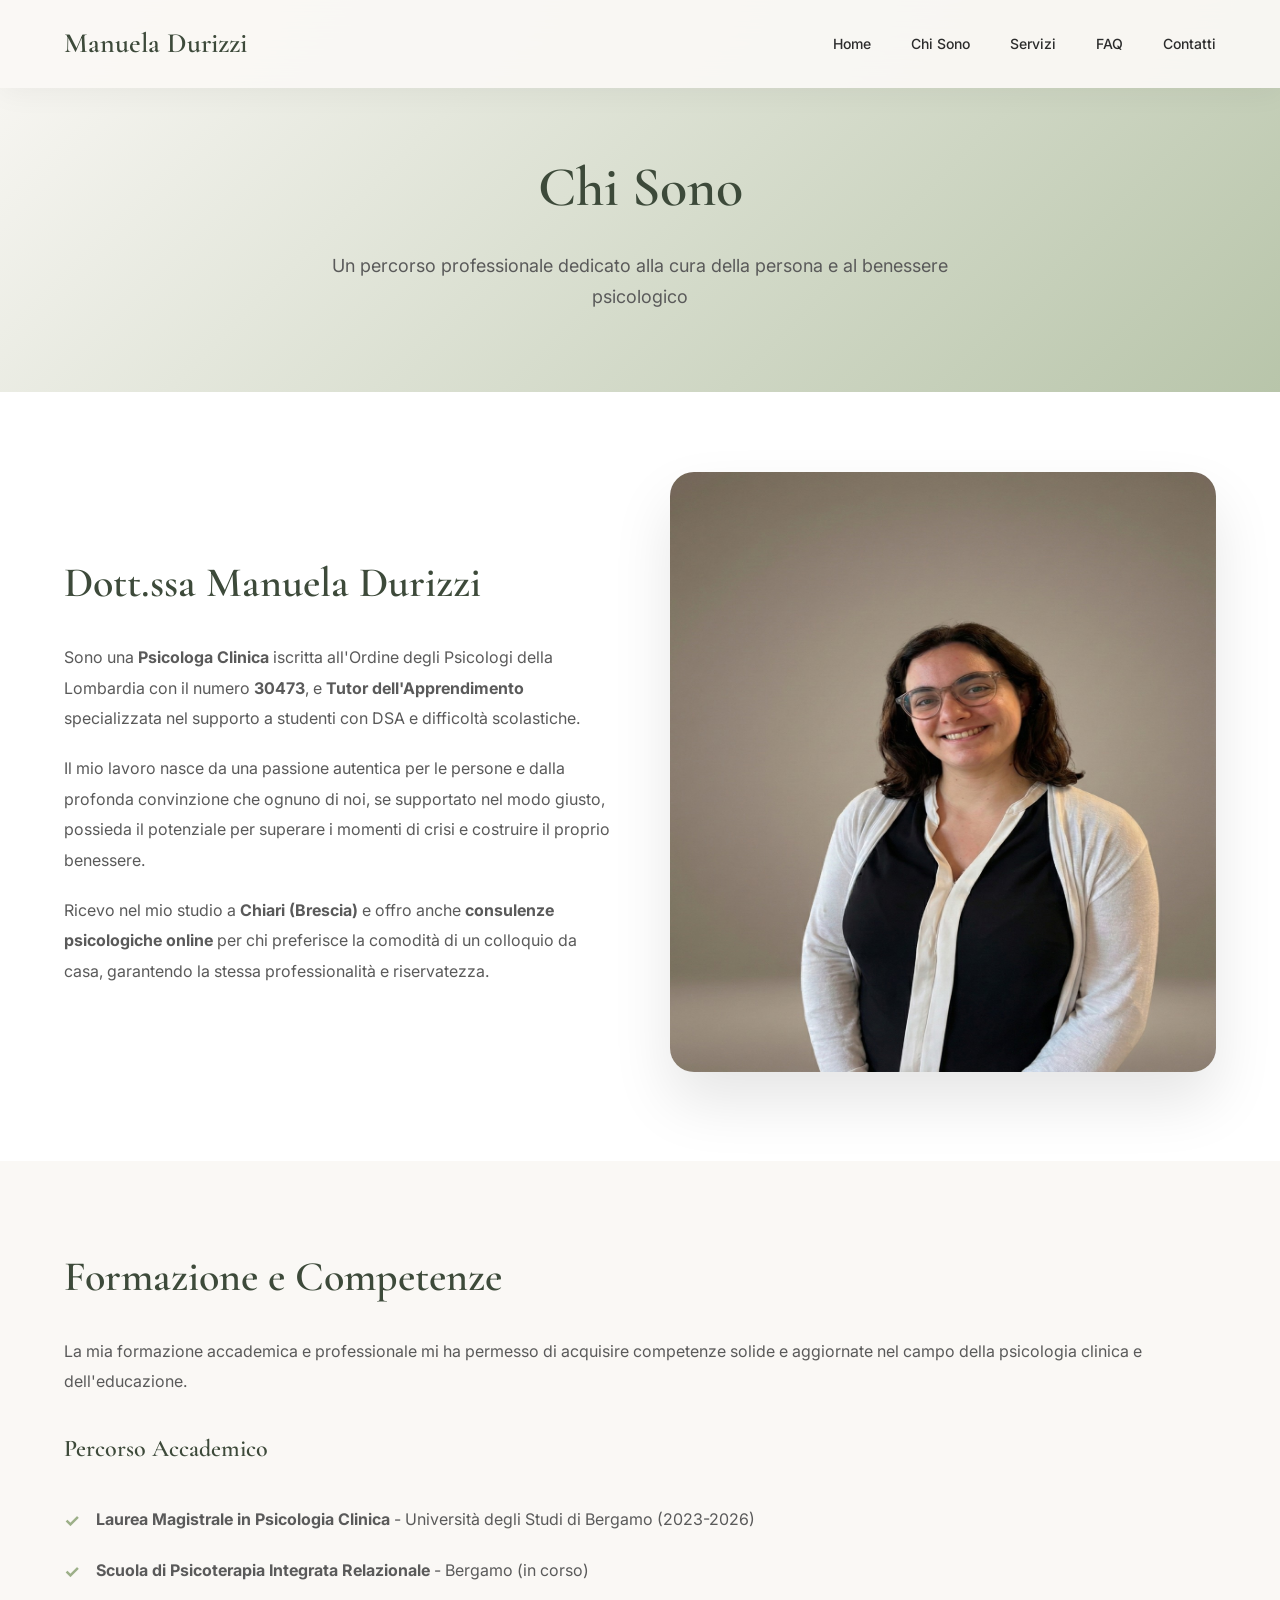
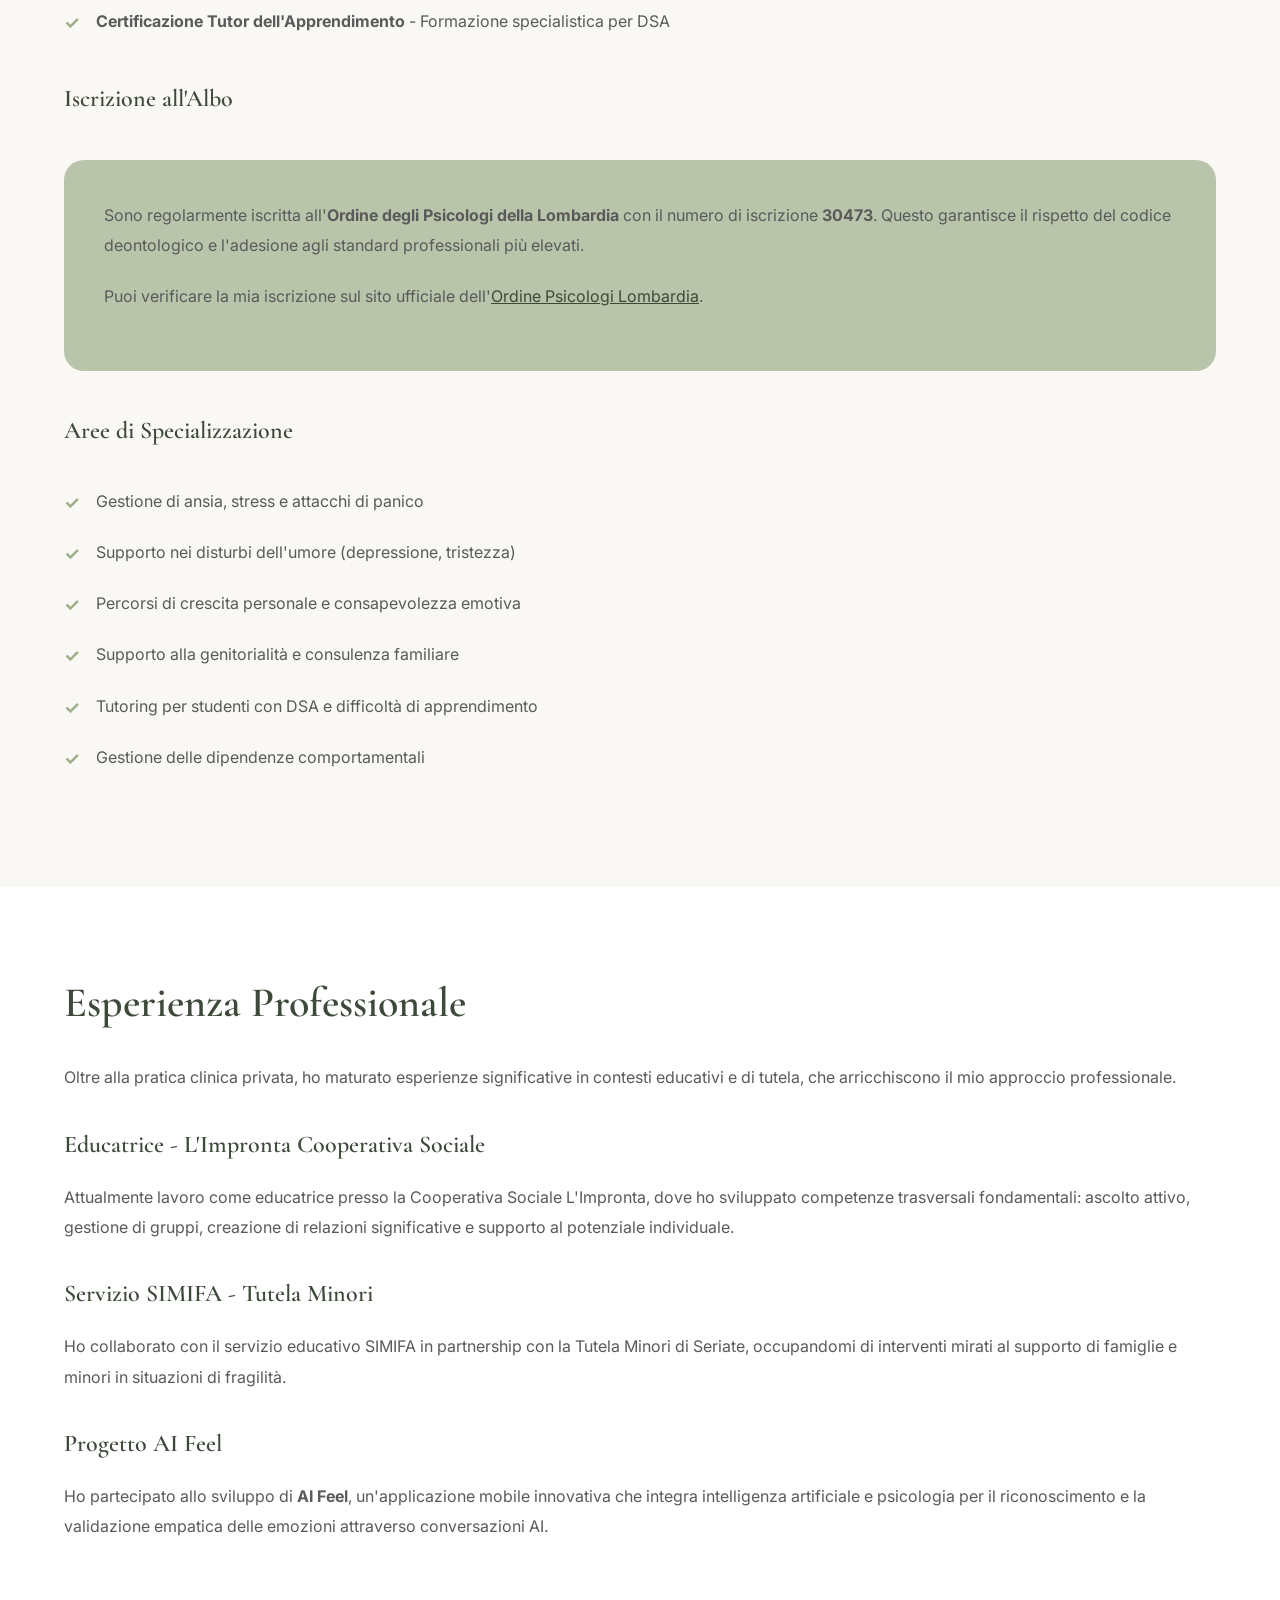
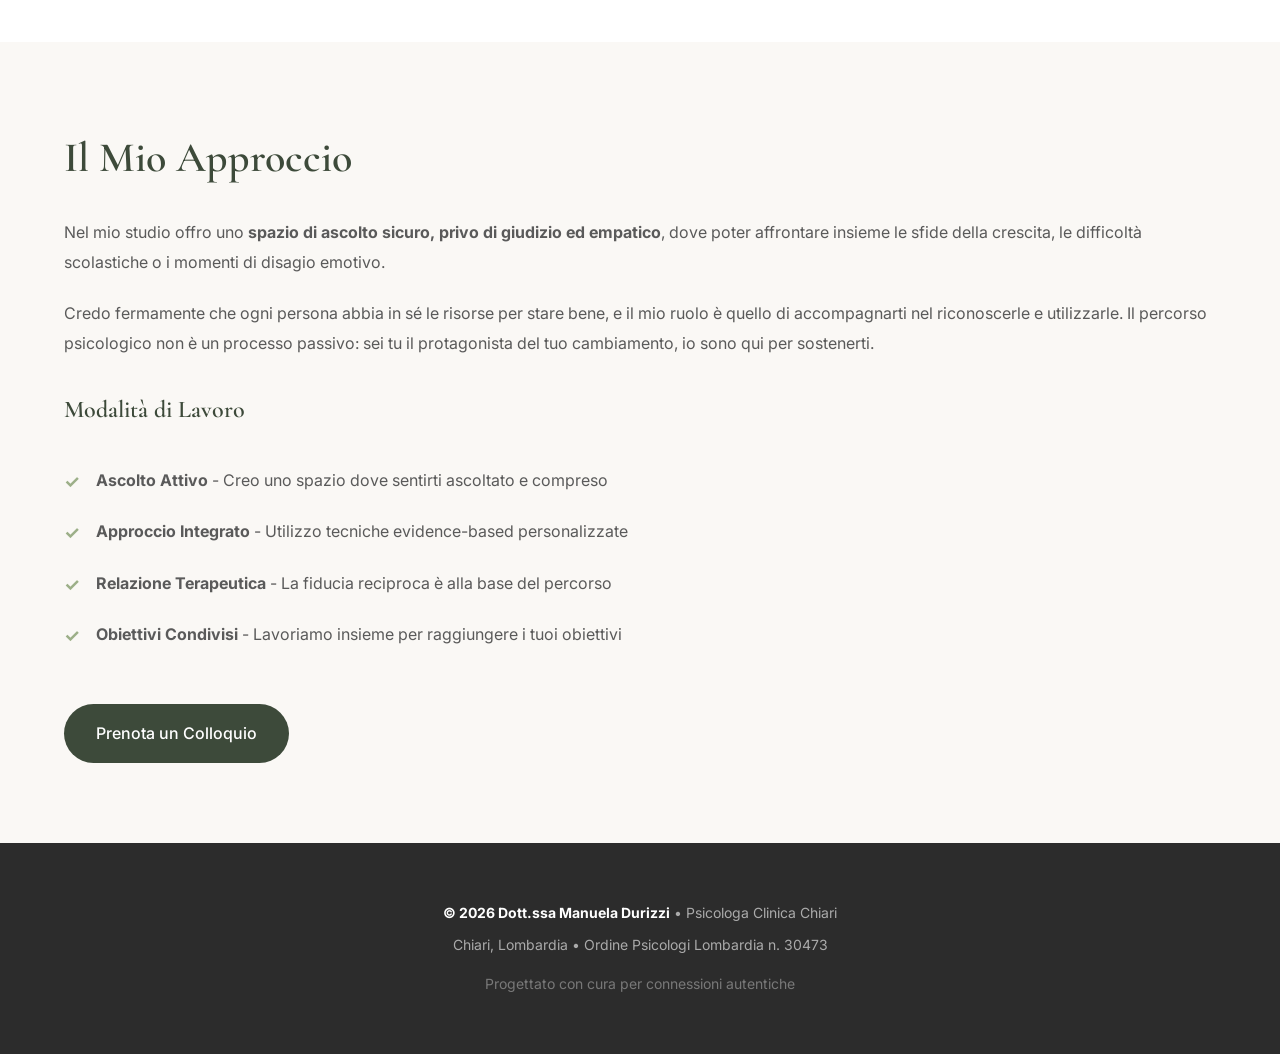
==== chi-sono.html @ 028effd7 "feat(core): changes" ====
<!DOCTYPE html>
<html lang="it" itemscope itemtype="https://schema.org/WebPage">

<head>
    <meta charset="UTF-8">
    <meta name="viewport" content="width=device-width, initial-scale=1.0">
    <meta http-equiv="X-UA-Compatible" content="IE=edge">

    <!-- Primary Meta Tags -->
    <title>Chi Sono - Dott.ssa Manuela Durizzi | Psicologa Clinica Chiari</title>
    <meta name="title" content="Chi Sono - Dott.ssa Manuela Durizzi | Psicologa Clinica Chiari">
    <meta name="description"
        content="Scopri chi è la Dott.ssa Manuela Durizzi, psicologa clinica a Chiari. Formazione, esperienza professionale e approccio terapeutico. Ordine Psicologi Lombardia n. 30473.">
    <meta name="author" content="Dott.ssa Manuela Durizzi - Psicologa Clinica">
    <meta name="robots" content="index, follow">

    <!-- Canonical URL -->
    <link rel="canonical" href="https://manueladurizzi.it/chi-sono.html">

    <!-- Open Graph -->
    <meta property="og:type" content="article">
    <meta property="og:url" content="https://manueladurizzi.it/chi-sono.html">
    <meta property="og:title" content="Chi Sono - Dott.ssa Manuela Durizzi | Psicologa Clinica Chiari">
    <meta property="og:description"
        content="Psicologa clinica a Chiari con formazione specialistica in psicoterapia integrata relazionale. Scopri il mio percorso professionale.">
    <meta property="og:image" content="https://manueladurizzi.it/photo.jpeg">

    <!-- Favicon -->
    <link rel="icon" type="image/png" sizes="32x32" href="/favicon-32x32.png">
    <link rel="icon" type="image/png" sizes="16x16" href="/favicon-16x16.png">
    <link rel="apple-touch-icon" sizes="180x180" href="/apple-touch-icon.png">
    <meta name="theme-color" content="#9CAF88">

    <!-- Fonts -->
    <link rel="preconnect" href="https://fonts.googleapis.com">
    <link rel="preconnect" href="https://fonts.gstatic.com" crossorigin>
    <link
        href="https://fonts.googleapis.com/css2?family=Cormorant+Garamond:ital,wght@0,400;0,500;0,600;0,700;1,400&family=Inter:wght@300;400;500;600&display=swap"
        rel="stylesheet">

    <!-- Schema.org Structured Data -->
    <script type="application/ld+json">
    {
      "@context": "https://schema.org",
      "@type": "ProfilePage",
      "mainEntity": {
        "@type": "Person",
        "name": "Manuela Durizzi",
        "jobTitle": "Psicologa Clinica",
        "description": "Psicologa clinica specializzata in supporto emotivo, gestione dell'ansia e crescita personale a Chiari",
        "url": "https://manueladurizzi.it",
        "address": {
          "@type": "PostalAddress",
          "streetAddress": "Via Maffoni 19",
          "addressLocality": "Chiari",
          "addressRegion": "Lombardia",
          "postalCode": "25032",
          "addressCountry": "IT"
        },
        "memberOf": {
          "@type": "ProfessionalService",
          "name": "Ordine degli Psicologi della Lombardia",
          "identifier": "30473"
        }
      }
    }
    </script>

    <style>
        * {
            margin: 0;
            padding: 0;
            box-sizing: border-box;
        }

        :root {
            --cream: #FAF8F5;
            --cream-dark: #F0EBE3;
            --sage: #9CAF88;
            --sage-light: #B8C5AA;
            --sage-dark: #7A8B6F;
            --terracotta: #C4977A;
            --terracotta-light: #D4B39E;
            --forest: #3D4A3A;
            --charcoal: #2C2C2C;
            --text-primary: #2C2C2C;
            --text-secondary: #5A5A5A;
            --text-light: #7A7A7A;
            --white: #FFFFFF;
            --font-serif: 'Cormorant Garamond', Georgia, serif;
            --font-sans: 'Inter', -apple-system, BlinkMacSystemFont, sans-serif;
            --transition: all 0.4s cubic-bezier(0.4, 0, 0.2, 1);
        }

        html {
            scroll-behavior: smooth;
        }

        body {
            font-family: var(--font-sans);
            background: var(--cream);
            color: var(--text-primary);
            line-height: 1.7;
        }

        .container {
            max-width: 1200px;
            margin: 0 auto;
            padding: 0 24px;
        }

        /* Header */
        header {
            position: fixed;
            top: 0;
            left: 0;
            right: 0;
            z-index: 1000;
            padding: 20px 0;
            background: rgba(250, 248, 245, 0.95);
            backdrop-filter: blur(20px);
            box-shadow: 0 4px 30px rgba(0, 0, 0, 0.05);
        }

        nav {
            display: flex;
            justify-content: space-between;
            align-items: center;
        }

        .logo {
            font-family: var(--font-serif);
            font-size: 28px;
            font-weight: 600;
            color: var(--forest);
            text-decoration: none;
        }

        .nav-links {
            display: flex;
            gap: 40px;
            list-style: none;
        }

        .nav-links a {
            color: var(--text-primary);
            text-decoration: none;
            font-weight: 500;
            font-size: 14px;
            transition: var(--transition);
        }

        .nav-links a:hover {
            color: var(--sage-dark);
        }

        /* Hero Section */
        .page-hero {
            padding: 140px 0 80px;
            background: linear-gradient(135deg, var(--cream) 0%, var(--sage-light) 100%);
            text-align: center;
        }

        .page-hero h1 {
            font-family: var(--font-serif);
            font-size: clamp(40px, 5vw, 56px);
            font-weight: 600;
            color: var(--forest);
            margin-bottom: 16px;
        }

        .page-hero p {
            font-size: 18px;
            color: var(--text-secondary);
            max-width: 700px;
            margin: 0 auto;
        }

        /* Content Sections */
        .content-section {
            padding: 80px 0;
        }

        .content-section.white {
            background: var(--white);
        }

        .section-grid {
            display: grid;
            grid-template-columns: 1fr 1fr;
            gap: 60px;
            align-items: center;
        }

        .content-text h2 {
            font-family: var(--font-serif);
            font-size: clamp(32px, 4vw, 42px);
            font-weight: 600;
            color: var(--forest);
            margin-bottom: 24px;
        }

        .content-text h3 {
            font-family: var(--font-serif);
            font-size: 24px;
            font-weight: 600;
            color: var(--forest);
            margin: 32px 0 16px;
        }

        .content-text p {
            font-size: 16px;
            color: var(--text-secondary);
            line-height: 1.9;
            margin-bottom: 20px;
        }

        .content-text ul {
            list-style: none;
            margin: 24px 0;
        }

        .content-text ul li {
            padding: 12px 0 12px 32px;
            position: relative;
            color: var(--text-secondary);
        }

        .content-text ul li::before {
            content: "✓";
            position: absolute;
            left: 0;
            color: var(--sage);
            font-weight: bold;
            font-size: 18px;
        }

        .image-wrapper {
            position: relative;
        }

        .image-wrapper img {
            width: 100%;
            border-radius: 24px;
            box-shadow: 0 30px 60px rgba(0, 0, 0, 0.1);
        }

        .credentials-box {
            background: var(--sage-light);
            padding: 40px;
            border-radius: 20px;
            margin: 40px 0;
        }

        .credentials-box h3 {
            margin-top: 0;
        }

        .btn {
            display: inline-block;
            padding: 16px 32px;
            background: var(--forest);
            color: var(--white);
            text-decoration: none;
            border-radius: 50px;
            font-weight: 500;
            transition: var(--transition);
            margin-top: 20px;
        }

        .btn:hover {
            background: var(--sage-dark);
            transform: translateY(-2px);
        }

        /* Footer */
        footer {
            background: var(--charcoal);
            color: rgba(255, 255, 255, 0.6);
            padding: 50px 0;
            text-align: center;
        }

        footer p {
            font-size: 14px;
            margin: 8px 0;
        }

        footer strong {
            color: var(--white);
        }

        /* Responsive */
        @media (max-width: 768px) {
            .section-grid {
                grid-template-columns: 1fr;
                gap: 40px;
            }

            .nav-links {
                display: none;
            }
        }
    </style>
</head>

<body>
    <!-- Header -->
    <header>
        <div class="container">
            <nav>
                <a href="index.html" class="logo">Manuela Durizzi</a>
                <ul class="nav-links">
                    <li><a href="index.html">Home</a></li>
                    <li><a href="chi-sono.html">Chi Sono</a></li>
                    <li><a href="servizi.html">Servizi</a></li>
                    <li><a href="faq.html">FAQ</a></li>
                    <li><a href="contatti.html">Contatti</a></li>
                </ul>
            </nav>
        </div>
    </header>

    <!-- Page Hero -->
    <section class="page-hero">
        <div class="container">
            <h1>Chi Sono</h1>
            <p>Un percorso professionale dedicato alla cura della persona e al benessere psicologico</p>
        </div>
    </section>

    <!-- Main Content -->
    <main>
        <!-- Introduction -->
        <section class="content-section white">
            <div class="container">
                <div class="section-grid">
                    <div class="content-text">
                        <h2>Dott.ssa Manuela Durizzi</h2>
                        <p>
                            Sono una <strong>Psicologa Clinica</strong> iscritta all'Ordine degli Psicologi della
                            Lombardia con il numero <strong>30473</strong>, e <strong>Tutor dell'Apprendimento</strong>
                            specializzata nel supporto a studenti con DSA e difficoltà scolastiche.
                        </p>
                        <p>
                            Il mio lavoro nasce da una passione autentica per le persone e dalla profonda convinzione
                            che ognuno di noi, se supportato nel modo giusto, possieda il potenziale per superare i
                            momenti di crisi e costruire il proprio benessere.
                        </p>
                        <p>
                            Ricevo nel mio studio a <strong>Chiari (Brescia)</strong> e offro anche <strong>consulenze
                                psicologiche online</strong> per chi preferisce la comodità di un colloquio da casa,
                            garantendo la stessa professionalità e riservatezza.
                        </p>
                    </div>
                    <div class="image-wrapper">
                        <img src="photo.jpeg" alt="Dott.ssa Manuela Durizzi - Psicologa Clinica Chiari" width="500"
                            height="600">
                    </div>
                </div>
            </div>
        </section>

        <!-- Formation -->
        <section class="content-section">
            <div class="container">
                <div class="content-text">
                    <h2>Formazione e Competenze</h2>
                    <p>
                        La mia formazione accademica e professionale mi ha permesso di acquisire competenze solide e
                        aggiornate nel campo della psicologia clinica e dell'educazione.
                    </p>

                    <h3>Percorso Accademico</h3>
                    <ul>
                        <li><strong>Laurea Magistrale in Psicologia Clinica</strong> - Università degli Studi di Bergamo
                            (2023-2026)</li>
                        <li><strong>Scuola di Psicoterapia Integrata Relazionale</strong> - Bergamo (in corso)</li>
                        <li><strong>Certificazione Tutor dell'Apprendimento</strong> - Formazione specialistica per DSA
                        </li>
                    </ul>

                    <h3>Iscrizione all'Albo</h3>
                    <div class="credentials-box">
                        <p>
                            Sono regolarmente iscritta all'<strong>Ordine degli Psicologi della Lombardia</strong> con
                            il numero di iscrizione <strong>30473</strong>. Questo garantisce il rispetto del codice
                            deontologico e l'adesione agli standard professionali più elevati.
                        </p>
                        <p>
                            Puoi verificare la mia iscrizione sul sito ufficiale dell'<a href="https://www.opl.it"
                                target="_blank" style="color: var(--forest);">Ordine Psicologi Lombardia</a>.
                        </p>
                    </div>

                    <h3>Aree di Specializzazione</h3>
                    <ul>
                        <li>Gestione di ansia, stress e attacchi di panico</li>
                        <li>Supporto nei disturbi dell'umore (depressione, tristezza)</li>
                        <li>Percorsi di crescita personale e consapevolezza emotiva</li>
                        <li>Supporto alla genitorialità e consulenza familiare</li>
                        <li>Tutoring per studenti con DSA e difficoltà di apprendimento</li>
                        <li>Gestione delle dipendenze comportamentali</li>
                    </ul>
                </div>
            </div>
        </section>

        <!-- Experience -->
        <section class="content-section white">
            <div class="container">
                <div class="content-text">
                    <h2>Esperienza Professionale</h2>
                    <p>
                        Oltre alla pratica clinica privata, ho maturato esperienze significative in contesti educativi e
                        di tutela, che arricchiscono il mio approccio professionale.
                    </p>

                    <h3>Educatrice - L'Impronta Cooperativa Sociale</h3>
                    <p>
                        Attualmente lavoro come educatrice presso la Cooperativa Sociale L'Impronta, dove ho sviluppato
                        competenze trasversali fondamentali: ascolto attivo, gestione di gruppi, creazione di relazioni
                        significative e supporto al potenziale individuale.
                    </p>

                    <h3>Servizio SIMIFA - Tutela Minori</h3>
                    <p>
                        Ho collaborato con il servizio educativo SIMIFA in partnership con la Tutela Minori di Seriate,
                        occupandomi di interventi mirati al supporto di famiglie e minori in situazioni di fragilità.
                    </p>

                    <h3>Progetto AI Feel</h3>
                    <p>
                        Ho partecipato allo sviluppo di <strong>AI Feel</strong>, un'applicazione mobile innovativa che
                        integra intelligenza artificiale e psicologia per il riconoscimento e la validazione empatica
                        delle emozioni attraverso conversazioni AI.
                    </p>
                </div>
            </div>
        </section>

        <!-- Approach -->
        <section class="content-section">
            <div class="container">
                <div class="content-text">
                    <h2>Il Mio Approccio</h2>
                    <p>
                        Nel mio studio offro uno <strong>spazio di ascolto sicuro, privo di giudizio ed
                            empatico</strong>, dove poter affrontare insieme le sfide della crescita, le difficoltà
                        scolastiche o i momenti di disagio emotivo.
                    </p>
                    <p>
                        Credo fermamente che ogni persona abbia in sé le risorse per stare bene, e il mio ruolo è quello
                        di accompagnarti nel riconoscerle e utilizzarle. Il percorso psicologico non è un processo
                        passivo: sei tu il protagonista del tuo cambiamento, io sono qui per sostenerti.
                    </p>

                    <h3>Modalità di Lavoro</h3>
                    <ul>
                        <li><strong>Ascolto Attivo</strong> - Creo uno spazio dove sentirti ascoltato e compreso</li>
                        <li><strong>Approccio Integrato</strong> - Utilizzo tecniche evidence-based personalizzate</li>
                        <li><strong>Relazione Terapeutica</strong> - La fiducia reciproca è alla base del percorso</li>
                        <li><strong>Obiettivi Condivisi</strong> - Lavoriamo insieme per raggiungere i tuoi obiettivi
                        </li>
                    </ul>

                    <a href="contatti.html" class="btn">Prenota un Colloquio</a>
                </div>
            </div>
        </section>
    </main>

    <!-- Footer -->
    <footer>
        <div class="container">
            <p><strong>© 2026 Dott.ssa Manuela Durizzi</strong> • Psicologa Clinica Chiari</p>
            <p>Chiari, Lombardia • Ordine Psicologi Lombardia n. 30473</p>
            <p style="margin-top: 15px; opacity: 0.6;">Progettato con cura per connessioni autentiche</p>
        </div>
    </footer>
</body>

</html>
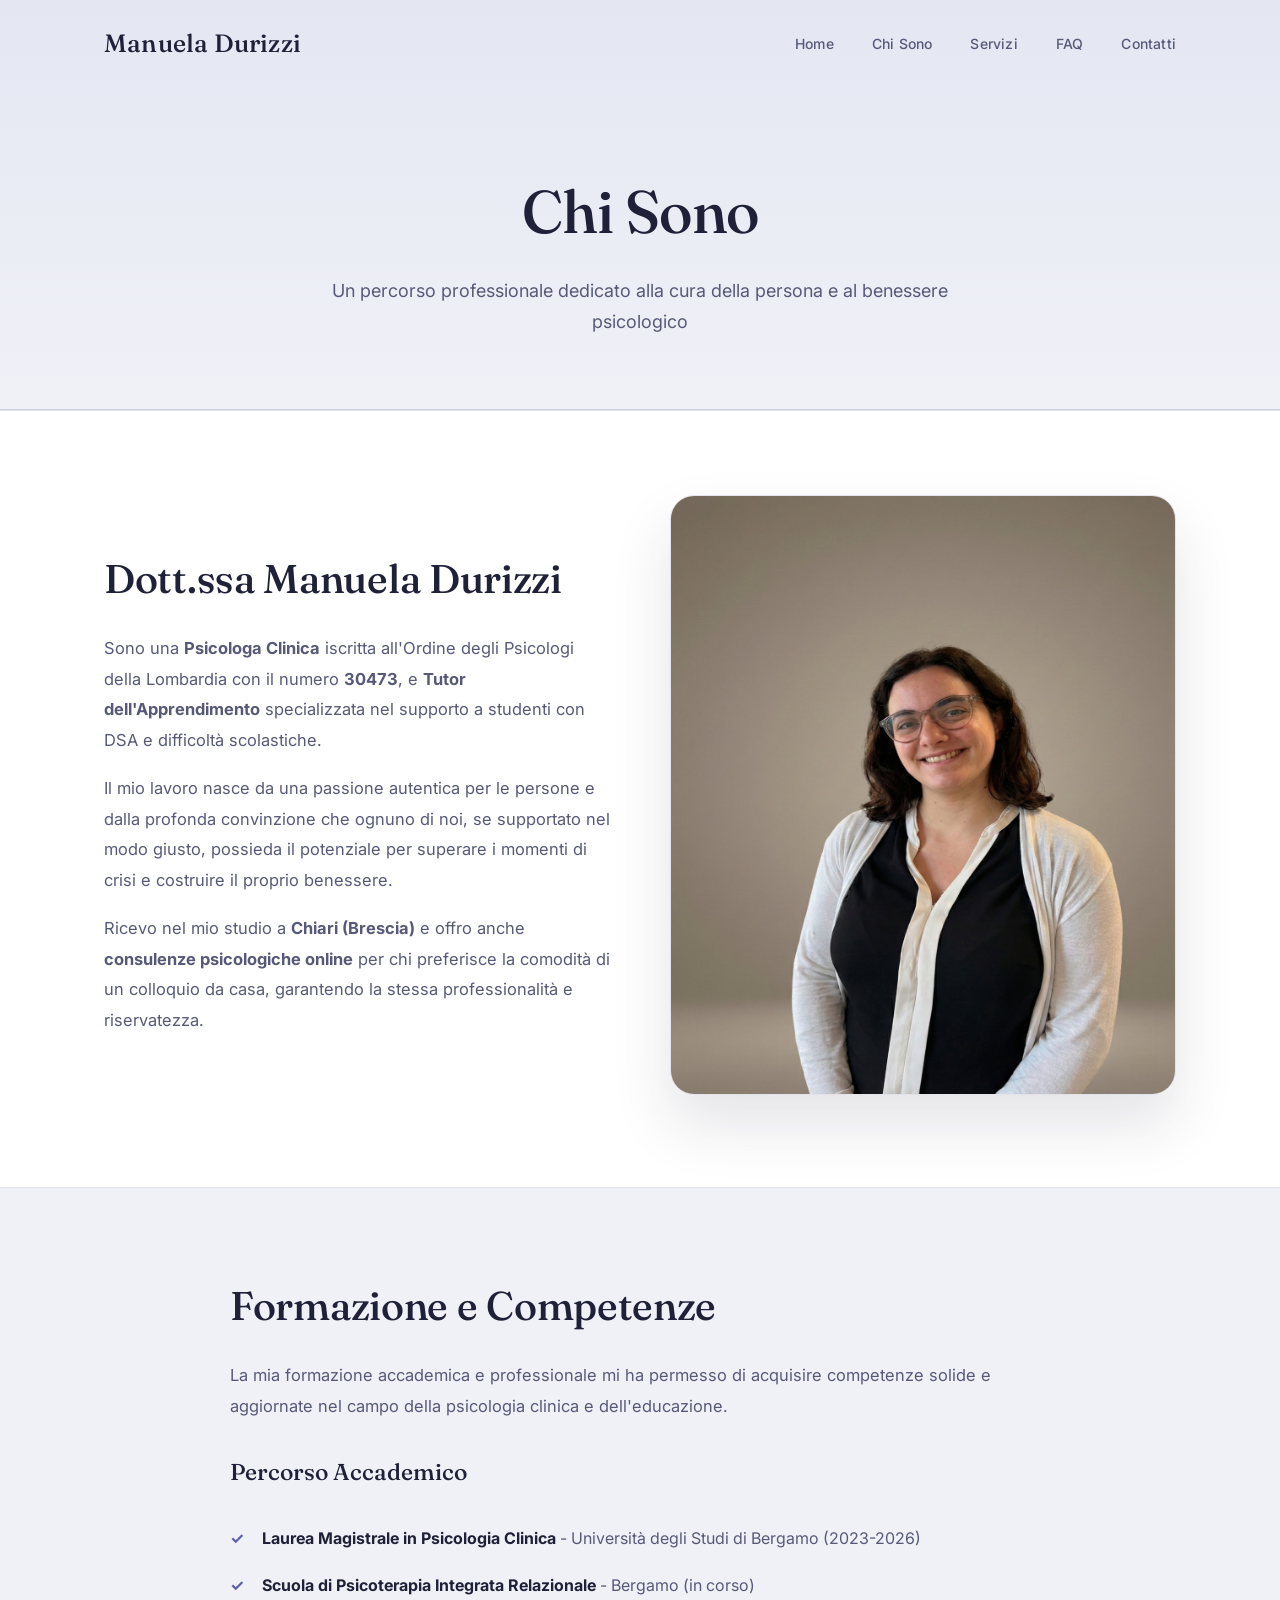
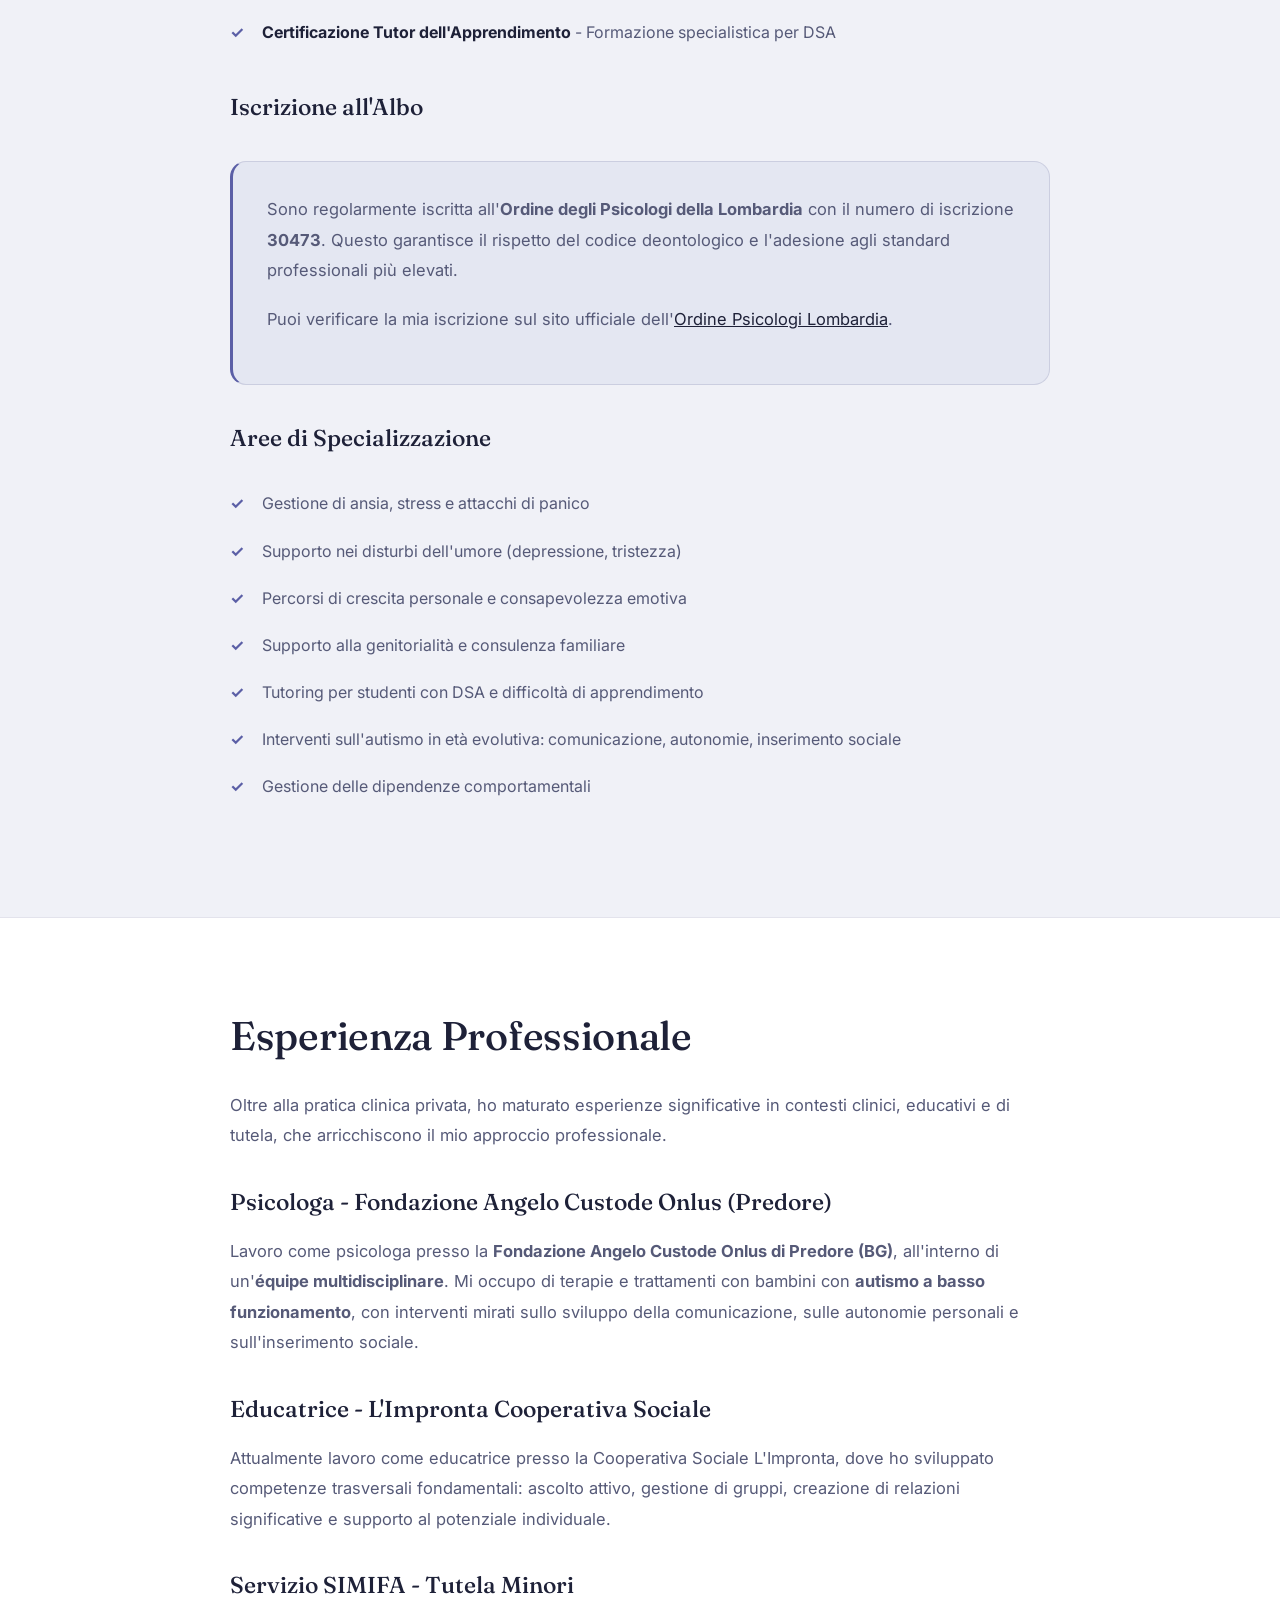
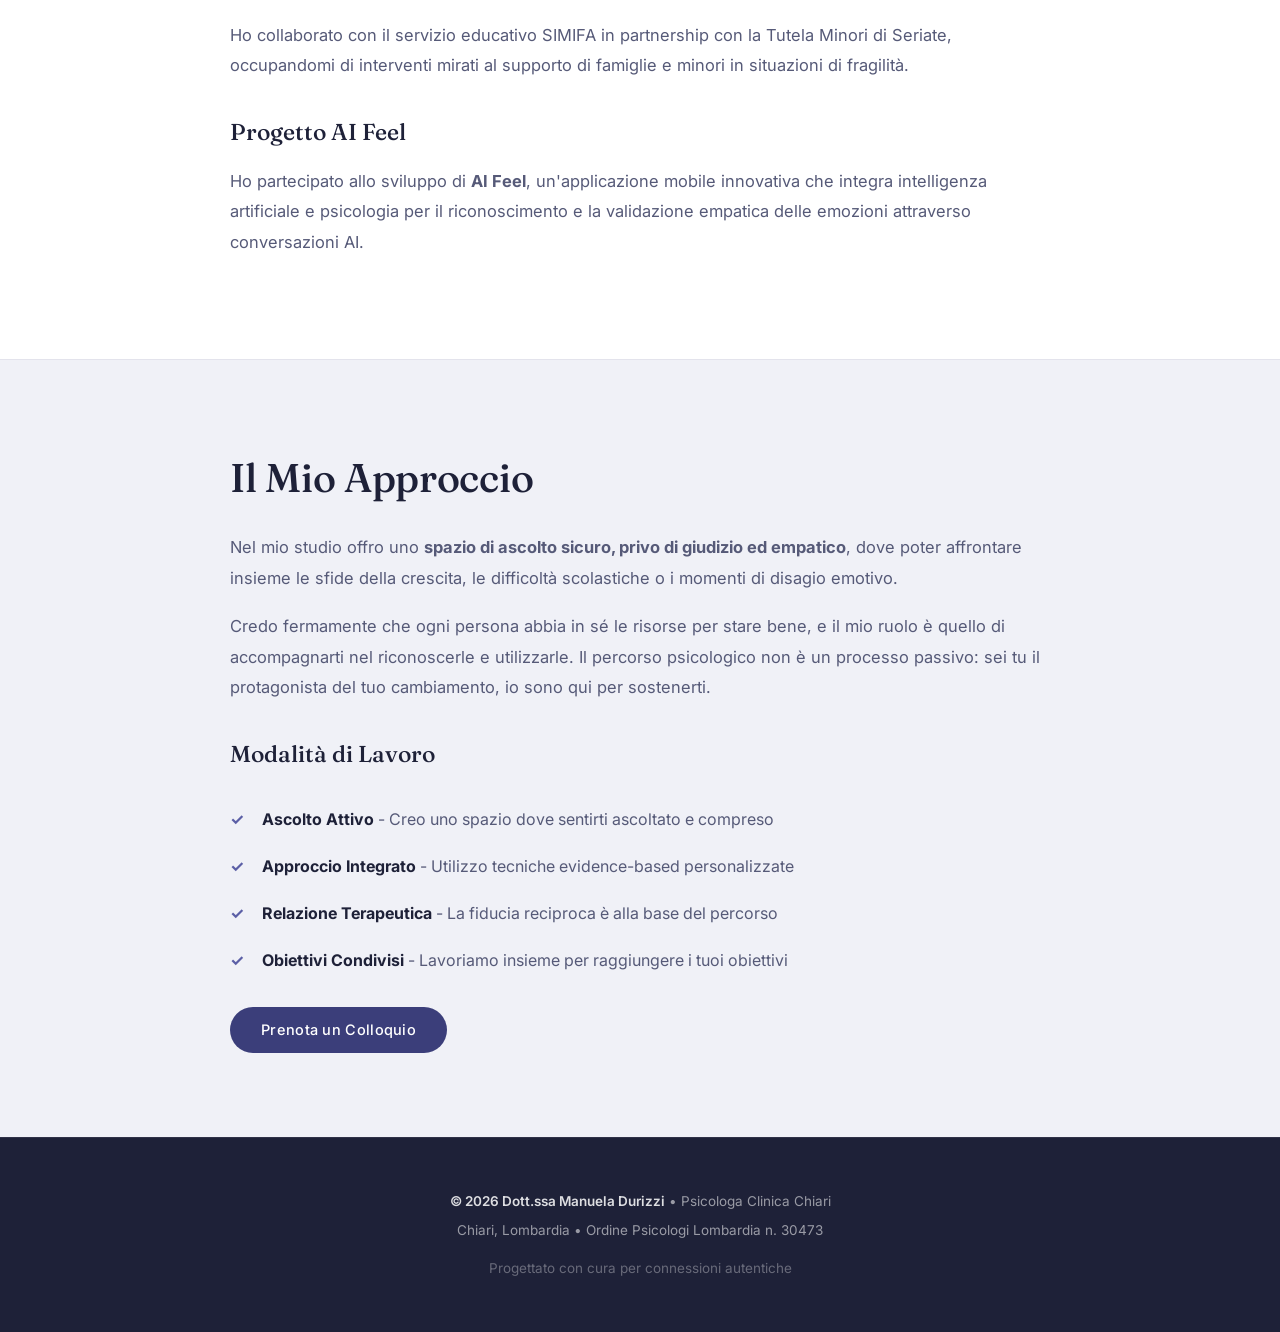
==== commit f61d5476: "feat(core): v2" ====
--- a/chi-sono.html
+++ b/chi-sono.html
@@ -29,13 +29,13 @@
     <link rel="icon" type="image/png" sizes="32x32" href="/favicon-32x32.png">
     <link rel="icon" type="image/png" sizes="16x16" href="/favicon-16x16.png">
     <link rel="apple-touch-icon" sizes="180x180" href="/apple-touch-icon.png">
-    <meta name="theme-color" content="#9CAF88">
+    <meta name="theme-color" content="#5B5FA6">
 
     <!-- Fonts -->
     <link rel="preconnect" href="https://fonts.googleapis.com">
     <link rel="preconnect" href="https://fonts.gstatic.com" crossorigin>
     <link
-        href="https://fonts.googleapis.com/css2?family=Cormorant+Garamond:ital,wght@0,400;0,500;0,600;0,700;1,400&family=Inter:wght@300;400;500;600&display=swap"
+        href="https://fonts.googleapis.com/css2?family=Fraunces:ital,opsz,wght@0,9..144,400;0,9..144,500;0,9..144,600;1,9..144,400;1,9..144,500&family=Inter:wght@300;400;500;600&display=swap"
         rel="stylesheet">
 
     <!-- Schema.org Structured Data -->
@@ -66,242 +66,7 @@
     }
     </script>
 
-    <style>
-        * {
-            margin: 0;
-            padding: 0;
-            box-sizing: border-box;
-        }
-
-        :root {
-            --cream: #FAF8F5;
-            --cream-dark: #F0EBE3;
-            --sage: #9CAF88;
-            --sage-light: #B8C5AA;
-            --sage-dark: #7A8B6F;
-            --terracotta: #C4977A;
-            --terracotta-light: #D4B39E;
-            --forest: #3D4A3A;
-            --charcoal: #2C2C2C;
-            --text-primary: #2C2C2C;
-            --text-secondary: #5A5A5A;
-            --text-light: #7A7A7A;
-            --white: #FFFFFF;
-            --font-serif: 'Cormorant Garamond', Georgia, serif;
-            --font-sans: 'Inter', -apple-system, BlinkMacSystemFont, sans-serif;
-            --transition: all 0.4s cubic-bezier(0.4, 0, 0.2, 1);
-        }
-
-        html {
-            scroll-behavior: smooth;
-        }
-
-        body {
-            font-family: var(--font-sans);
-            background: var(--cream);
-            color: var(--text-primary);
-            line-height: 1.7;
-        }
-
-        .container {
-            max-width: 1200px;
-            margin: 0 auto;
-            padding: 0 24px;
-        }
-
-        /* Header */
-        header {
-            position: fixed;
-            top: 0;
-            left: 0;
-            right: 0;
-            z-index: 1000;
-            padding: 20px 0;
-            background: rgba(250, 248, 245, 0.95);
-            backdrop-filter: blur(20px);
-            box-shadow: 0 4px 30px rgba(0, 0, 0, 0.05);
-        }
-
-        nav {
-            display: flex;
-            justify-content: space-between;
-            align-items: center;
-        }
-
-        .logo {
-            font-family: var(--font-serif);
-            font-size: 28px;
-            font-weight: 600;
-            color: var(--forest);
-            text-decoration: none;
-        }
-
-        .nav-links {
-            display: flex;
-            gap: 40px;
-            list-style: none;
-        }
-
-        .nav-links a {
-            color: var(--text-primary);
-            text-decoration: none;
-            font-weight: 500;
-            font-size: 14px;
-            transition: var(--transition);
-        }
-
-        .nav-links a:hover {
-            color: var(--sage-dark);
-        }
-
-        /* Hero Section */
-        .page-hero {
-            padding: 140px 0 80px;
-            background: linear-gradient(135deg, var(--cream) 0%, var(--sage-light) 100%);
-            text-align: center;
-        }
-
-        .page-hero h1 {
-            font-family: var(--font-serif);
-            font-size: clamp(40px, 5vw, 56px);
-            font-weight: 600;
-            color: var(--forest);
-            margin-bottom: 16px;
-        }
-
-        .page-hero p {
-            font-size: 18px;
-            color: var(--text-secondary);
-            max-width: 700px;
-            margin: 0 auto;
-        }
-
-        /* Content Sections */
-        .content-section {
-            padding: 80px 0;
-        }
-
-        .content-section.white {
-            background: var(--white);
-        }
-
-        .section-grid {
-            display: grid;
-            grid-template-columns: 1fr 1fr;
-            gap: 60px;
-            align-items: center;
-        }
-
-        .content-text h2 {
-            font-family: var(--font-serif);
-            font-size: clamp(32px, 4vw, 42px);
-            font-weight: 600;
-            color: var(--forest);
-            margin-bottom: 24px;
-        }
-
-        .content-text h3 {
-            font-family: var(--font-serif);
-            font-size: 24px;
-            font-weight: 600;
-            color: var(--forest);
-            margin: 32px 0 16px;
-        }
-
-        .content-text p {
-            font-size: 16px;
-            color: var(--text-secondary);
-            line-height: 1.9;
-            margin-bottom: 20px;
-        }
-
-        .content-text ul {
-            list-style: none;
-            margin: 24px 0;
-        }
-
-        .content-text ul li {
-            padding: 12px 0 12px 32px;
-            position: relative;
-            color: var(--text-secondary);
-        }
-
-        .content-text ul li::before {
-            content: "✓";
-            position: absolute;
-            left: 0;
-            color: var(--sage);
-            font-weight: bold;
-            font-size: 18px;
-        }
-
-        .image-wrapper {
-            position: relative;
-        }
-
-        .image-wrapper img {
-            width: 100%;
-            border-radius: 24px;
-            box-shadow: 0 30px 60px rgba(0, 0, 0, 0.1);
-        }
-
-        .credentials-box {
-            background: var(--sage-light);
-            padding: 40px;
-            border-radius: 20px;
-            margin: 40px 0;
-        }
-
-        .credentials-box h3 {
-            margin-top: 0;
-        }
-
-        .btn {
-            display: inline-block;
-            padding: 16px 32px;
-            background: var(--forest);
-            color: var(--white);
-            text-decoration: none;
-            border-radius: 50px;
-            font-weight: 500;
-            transition: var(--transition);
-            margin-top: 20px;
-        }
-
-        .btn:hover {
-            background: var(--sage-dark);
-            transform: translateY(-2px);
-        }
-
-        /* Footer */
-        footer {
-            background: var(--charcoal);
-            color: rgba(255, 255, 255, 0.6);
-            padding: 50px 0;
-            text-align: center;
-        }
-
-        footer p {
-            font-size: 14px;
-            margin: 8px 0;
-        }
-
-        footer strong {
-            color: var(--white);
-        }
-
-        /* Responsive */
-        @media (max-width: 768px) {
-            .section-grid {
-                grid-template-columns: 1fr;
-                gap: 40px;
-            }
-
-            .nav-links {
-                display: none;
-            }
-        }
-    </style>
+    <link rel="stylesheet" href="styles.css">
 </head>
 
 <body>
@@ -310,7 +75,8 @@
         <div class="container">
             <nav>
                 <a href="index.html" class="logo">Manuela Durizzi</a>
-                <ul class="nav-links">
+                <button class="mobile-menu-btn" onclick="toggleMenu()" aria-label="Apri menu di navigazione" aria-expanded="false" aria-controls="navLinks">☰</button>
+                <ul class="nav-links" id="navLinks">
                     <li><a href="index.html">Home</a></li>
                     <li><a href="chi-sono.html">Chi Sono</a></li>
                     <li><a href="servizi.html">Servizi</a></li>
@@ -400,6 +166,7 @@
                         <li>Percorsi di crescita personale e consapevolezza emotiva</li>
                         <li>Supporto alla genitorialità e consulenza familiare</li>
                         <li>Tutoring per studenti con DSA e difficoltà di apprendimento</li>
+                        <li>Interventi sull'autismo in età evolutiva: comunicazione, autonomie, inserimento sociale</li>
                         <li>Gestione delle dipendenze comportamentali</li>
                     </ul>
                 </div>
@@ -412,8 +179,16 @@
                 <div class="content-text">
                     <h2>Esperienza Professionale</h2>
                     <p>
-                        Oltre alla pratica clinica privata, ho maturato esperienze significative in contesti educativi e
-                        di tutela, che arricchiscono il mio approccio professionale.
+                        Oltre alla pratica clinica privata, ho maturato esperienze significative in contesti clinici,
+                        educativi e di tutela, che arricchiscono il mio approccio professionale.
+                    </p>
+
+                    <h3>Psicologa - Fondazione Angelo Custode Onlus (Predore)</h3>
+                    <p>
+                        Lavoro come psicologa presso la <strong>Fondazione Angelo Custode Onlus di Predore (BG)</strong>,
+                        all'interno di un'<strong>équipe multidisciplinare</strong>. Mi occupo di terapie e trattamenti
+                        con bambini con <strong>autismo a basso funzionamento</strong>, con interventi mirati sullo
+                        sviluppo della comunicazione, sulle autonomie personali e sull'inserimento sociale.
                     </p>
 
                     <h3>Educatrice - L'Impronta Cooperativa Sociale</h3>
@@ -478,6 +253,7 @@
             <p style="margin-top: 15px; opacity: 0.6;">Progettato con cura per connessioni autentiche</p>
         </div>
     </footer>
+    <script src="main.js" defer></script>
 </body>
 
 </html>
--- a/styles.css
+++ b/styles.css
@@ -0,0 +1,1104 @@
+/* ============================================================
+   Manuela Durizzi — sistema "Respiro" (twilight sereno)
+   Foglio di stile condiviso da tutte le pagine.
+   ============================================================ */
+
+*, *::before, *::after {
+    margin: 0;
+    padding: 0;
+    box-sizing: border-box;
+}
+
+.sr-only {
+    position: absolute;
+    width: 1px;
+    height: 1px;
+    padding: 0;
+    margin: -1px;
+    overflow: hidden;
+    clip: rect(0, 0, 0, 0);
+    white-space: nowrap;
+    border: 0;
+}
+
+:root {
+    /* Respiro — palette */
+    --haze: #F0F1F7;
+    --mist: #E4E7F2;
+    --ink: #1E2138;
+    --slate: #565A78;
+    --iris: #5B5FA6;
+    --iris-deep: #3B3E7A;
+    --vapor: #9FB8C4;
+    --sand: #E9D4BC;
+    --line: rgba(59, 62, 122, 0.14);
+    --white: #FFFFFF;
+
+    --font-serif: 'Fraunces', Georgia, serif;
+    --font-sans: 'Inter', -apple-system, BlinkMacSystemFont, sans-serif;
+
+    --transition: all 0.35s cubic-bezier(0.4, 0, 0.2, 1);
+    --radius: 20px;
+
+    /* Alias legacy → così gli style="var(--vecchio)" inline restano validi */
+    --cream: var(--haze);
+    --cream-dark: var(--mist);
+    --forest: var(--ink);
+    --charcoal: var(--ink);
+    --sage: var(--iris);
+    --sage-light: var(--mist);
+    --sage-dark: var(--iris);
+    --terracotta: var(--iris-deep);
+    --terracotta-light: var(--vapor);
+    --terracotta-dark: var(--iris-deep);
+    --gold: var(--sand);
+    --text-primary: var(--ink);
+    --text-secondary: var(--slate);
+    --text-light: var(--slate);
+}
+
+html { scroll-behavior: smooth; }
+
+body {
+    font-family: var(--font-sans);
+    background: var(--haze);
+    color: var(--ink);
+    line-height: 1.7;
+    overflow-x: hidden;
+    -webkit-font-smoothing: antialiased;
+}
+
+::selection { background: var(--iris); color: var(--white); }
+
+a { color: inherit; }
+
+/* Ambient glow (solo dove presente il <div class="ambient">) */
+.ambient {
+    position: fixed;
+    inset: 0;
+    z-index: -1;
+    pointer-events: none;
+    background:
+        radial-gradient(60% 45% at 50% 12%, rgba(91, 95, 166, 0.16), transparent 70%),
+        radial-gradient(50% 40% at 85% 30%, rgba(159, 184, 196, 0.18), transparent 70%),
+        radial-gradient(45% 40% at 10% 80%, rgba(233, 212, 188, 0.20), transparent 70%);
+}
+
+.container {
+    max-width: 1120px;
+    margin: 0 auto;
+    padding: 0 24px;
+}
+
+/* ---------- Header / nav ---------- */
+header {
+    position: fixed;
+    top: 0;
+    left: 0;
+    right: 0;
+    z-index: 1000;
+    padding: 22px 0;
+    transition: var(--transition);
+}
+
+header.scrolled {
+    background: rgba(240, 241, 247, 0.82);
+    backdrop-filter: blur(18px);
+    border-bottom: 1px solid var(--line);
+    padding: 14px 0;
+}
+
+nav {
+    display: flex;
+    justify-content: space-between;
+    align-items: center;
+}
+
+.logo {
+    font-family: var(--font-serif);
+    font-size: 25px;
+    font-weight: 500;
+    color: var(--ink);
+    text-decoration: none;
+    letter-spacing: 0.2px;
+}
+
+.nav-links {
+    display: flex;
+    gap: 38px;
+    list-style: none;
+}
+
+.nav-links a {
+    color: var(--slate);
+    text-decoration: none;
+    font-weight: 500;
+    font-size: 14px;
+    letter-spacing: 0.2px;
+    transition: var(--transition);
+    position: relative;
+}
+
+.nav-links a::after {
+    content: '';
+    position: absolute;
+    bottom: -5px;
+    left: 0;
+    width: 0;
+    height: 1.5px;
+    background: var(--iris);
+    transition: var(--transition);
+}
+
+.nav-links a:hover { color: var(--ink); }
+.nav-links a:hover::after { width: 100%; }
+
+.mobile-menu-btn {
+    display: none;
+    background: none;
+    border: none;
+    font-size: 24px;
+    cursor: pointer;
+    color: var(--ink);
+    padding: 8px;
+}
+
+/* ---------- Buttons ---------- */
+.btn {
+    display: inline-flex;
+    align-items: center;
+    gap: 9px;
+    padding: 15px 30px;
+    border-radius: 40px;
+    text-decoration: none;
+    font-weight: 500;
+    font-size: 14.5px;
+    letter-spacing: 0.3px;
+    line-height: 1;
+    transition: var(--transition);
+    cursor: pointer;
+    border: 1.5px solid transparent;
+    background: var(--iris-deep);
+    color: var(--white);
+}
+
+.btn:hover {
+    background: var(--ink);
+    transform: translateY(-2px);
+    box-shadow: 0 14px 34px rgba(59, 62, 122, 0.28);
+}
+
+.btn-primary { background: var(--iris-deep); color: var(--white); }
+
+.btn-secondary {
+    background: transparent;
+    color: var(--iris-deep);
+    border-color: var(--line);
+    box-shadow: none;
+}
+
+.btn-secondary:hover {
+    background: rgba(91, 95, 166, 0.06);
+    border-color: var(--iris-deep);
+    color: var(--iris-deep);
+    box-shadow: none;
+}
+
+/* ---------- Hero (home) ---------- */
+.hero {
+    min-height: 100vh;
+    display: flex;
+    align-items: center;
+    justify-content: center;
+    text-align: center;
+    padding: 130px 0 70px;
+}
+
+.hero-inner {
+    max-width: 720px;
+    margin: 0 auto;
+    animation: rise 1s ease both;
+}
+
+@keyframes rise {
+    from { opacity: 0; transform: translateY(30px); }
+    to { opacity: 1; transform: translateY(0); }
+}
+
+.eyebrow {
+    display: inline-block;
+    font-size: 12px;
+    font-weight: 600;
+    letter-spacing: 2.5px;
+    text-transform: uppercase;
+    color: var(--iris-deep);
+    padding: 8px 18px;
+    border: 1px solid var(--line);
+    border-radius: 30px;
+    margin-bottom: 44px;
+}
+
+/* Breathing ring */
+.breath {
+    position: relative;
+    width: min(300px, 66vw);
+    aspect-ratio: 1;
+    margin: 0 auto 40px;
+    display: grid;
+    place-items: center;
+}
+
+.breath-glow {
+    position: absolute;
+    inset: -14%;
+    border-radius: 50%;
+    background: radial-gradient(circle, rgba(91, 95, 166, 0.30), transparent 68%);
+    filter: blur(6px);
+    animation: breathe 14s ease-in-out infinite;
+}
+
+.breath-ring {
+    position: absolute;
+    inset: 0;
+    border-radius: 50%;
+    border: 1.5px solid var(--iris);
+    background: radial-gradient(circle at 50% 42%, rgba(159, 184, 196, 0.28), rgba(240, 241, 247, 0.05) 70%);
+    box-shadow: 0 24px 60px rgba(30, 33, 56, 0.12), inset 0 0 46px rgba(91, 95, 166, 0.12);
+    animation: breathe 14s ease-in-out infinite;
+}
+
+.breath-ring::after {
+    content: '';
+    position: absolute;
+    inset: 18%;
+    border-radius: 50%;
+    border: 1px solid rgba(91, 95, 166, 0.18);
+}
+
+@keyframes breathe {
+    0%   { transform: scale(0.72); }
+    28.57% { transform: scale(1); }
+    57.14% { transform: scale(1); }
+    100% { transform: scale(0.72); }
+}
+
+.breath-phase {
+    position: relative;
+    z-index: 2;
+    width: 0;
+    height: 0;
+}
+
+.ph {
+    position: absolute;
+    left: 0;
+    top: 0;
+    transform: translate(-50%, -50%);
+    font-family: var(--font-serif);
+    font-style: italic;
+    font-size: 23px;
+    letter-spacing: 0.3px;
+    color: var(--iris-deep);
+    white-space: nowrap;
+    opacity: 0;
+}
+
+.ph-in   { animation: phIn 14s ease-in-out infinite; }
+.ph-hold { animation: phHold 14s ease-in-out infinite; }
+.ph-out  { animation: phOut 14s ease-in-out infinite; }
+
+@keyframes phIn   { 0%, 24% { opacity: 1; } 30%, 100% { opacity: 0; } }
+@keyframes phHold { 0%, 30% { opacity: 0; } 34%, 53% { opacity: 1; } 59%, 100% { opacity: 0; } }
+@keyframes phOut  { 0%, 59% { opacity: 0; } 63%, 96% { opacity: 1; } 100% { opacity: 0; } }
+
+.ph-static { display: none; }
+
+.hero h1 {
+    font-family: var(--font-serif);
+    font-size: clamp(42px, 6.5vw, 74px);
+    font-weight: 500;
+    line-height: 1.05;
+    letter-spacing: -0.5px;
+    color: var(--ink);
+    margin-bottom: 20px;
+}
+
+.hero h1 em { font-style: italic; color: var(--iris-deep); }
+
+.hero-role {
+    font-family: var(--font-serif);
+    font-style: italic;
+    font-size: clamp(19px, 2.4vw, 24px);
+    color: var(--slate);
+    margin-bottom: 24px;
+}
+
+.hero-description {
+    font-size: 17px;
+    color: var(--slate);
+    line-height: 1.8;
+    max-width: 540px;
+    margin: 0 auto 38px;
+}
+
+.btn-group {
+    display: flex;
+    gap: 14px;
+    flex-wrap: wrap;
+    justify-content: center;
+}
+
+.hero-note {
+    margin-top: 30px;
+    font-size: 13.5px;
+    color: var(--slate);
+    letter-spacing: 0.3px;
+}
+
+.hero-note span { color: var(--iris-deep); font-weight: 600; }
+
+/* ---------- Section base ---------- */
+.section { padding: 100px 0; }
+
+.section-alt {
+    background: var(--white);
+    border-top: 1px solid var(--line);
+    border-bottom: 1px solid var(--line);
+}
+
+.section-header {
+    max-width: 640px;
+    margin: 0 auto 60px;
+    text-align: center;
+}
+
+.section-label {
+    display: inline-block;
+    font-size: 12px;
+    font-weight: 600;
+    letter-spacing: 2.5px;
+    text-transform: uppercase;
+    color: var(--iris-deep);
+    margin-bottom: 16px;
+}
+
+.section-title {
+    font-family: var(--font-serif);
+    font-size: clamp(30px, 4vw, 44px);
+    font-weight: 500;
+    line-height: 1.15;
+    letter-spacing: -0.4px;
+    color: var(--ink);
+    margin-bottom: 16px;
+}
+
+.section-subtitle {
+    font-size: 16px;
+    color: var(--slate);
+    max-width: 580px;
+    margin: 0 auto;
+}
+
+/* ---------- Page hero (pagine interne) ---------- */
+.page-hero {
+    padding: 160px 0 72px;
+    text-align: center;
+    background: linear-gradient(180deg, var(--mist), var(--haze));
+    border-bottom: 1px solid var(--line);
+}
+
+.page-hero h1 {
+    font-family: var(--font-serif);
+    font-size: clamp(38px, 5.5vw, 60px);
+    font-weight: 500;
+    letter-spacing: -0.5px;
+    color: var(--ink);
+    margin-bottom: 14px;
+}
+
+.page-hero p {
+    font-size: 18px;
+    color: var(--slate);
+    max-width: 660px;
+    margin: 0 auto;
+}
+
+/* ---------- About (home) ---------- */
+.about-content {
+    display: grid;
+    grid-template-columns: 0.85fr 1fr;
+    gap: 70px;
+    align-items: center;
+}
+
+.about-portrait { position: relative; }
+
+.about-portrait img {
+    width: 100%;
+    aspect-ratio: 4/5;
+    object-fit: cover;
+    border-radius: 24px;
+    border: 1px solid var(--line);
+    box-shadow: 0 30px 60px rgba(30, 33, 56, 0.12);
+}
+
+.about-portrait::before {
+    content: '';
+    position: absolute;
+    inset: 16px -16px -16px 16px;
+    border-radius: 24px;
+    border: 1px solid var(--iris);
+    z-index: -1;
+}
+
+.about-text .section-label { color: var(--iris-deep); }
+
+.about-text h2 {
+    font-family: var(--font-serif);
+    font-size: clamp(28px, 3.4vw, 40px);
+    font-weight: 500;
+    line-height: 1.15;
+    letter-spacing: -0.3px;
+    color: var(--ink);
+    margin-bottom: 22px;
+}
+
+.about-text p {
+    font-size: 16px;
+    color: var(--slate);
+    line-height: 1.85;
+    margin-bottom: 18px;
+}
+
+.about-features { display: grid; gap: 14px; margin-top: 34px; }
+
+.about-feature { display: flex; gap: 16px; align-items: center; }
+
+.feature-icon {
+    width: 46px;
+    height: 46px;
+    background: var(--mist);
+    border: 1px solid var(--line);
+    border-radius: 12px;
+    display: flex;
+    align-items: center;
+    justify-content: center;
+    font-size: 22px;
+    flex-shrink: 0;
+}
+
+.feature-text h4 { font-size: 15.5px; font-weight: 600; color: var(--ink); margin-bottom: 2px; }
+.feature-text p { font-size: 13.5px; color: var(--slate); margin: 0; }
+
+/* ---------- Skills grid (home) ---------- */
+.skills-grid {
+    display: grid;
+    grid-template-columns: repeat(3, 1fr);
+    gap: 22px;
+}
+
+.skill-card {
+    background: var(--haze);
+    padding: 34px 28px;
+    border-radius: var(--radius);
+    border: 1px solid var(--line);
+    transition: var(--transition);
+}
+
+.section-alt .skill-card { background: var(--white); }
+
+.skill-card:hover {
+    transform: translateY(-6px);
+    border-color: var(--iris);
+    box-shadow: 0 24px 50px rgba(30, 33, 56, 0.08);
+}
+
+.skill-icon {
+    width: 54px;
+    height: 54px;
+    margin-bottom: 20px;
+    background: var(--mist);
+    border-radius: 14px;
+    display: flex;
+    align-items: center;
+    justify-content: center;
+    font-size: 26px;
+}
+
+.skill-card h3 {
+    font-family: var(--font-serif);
+    font-size: 21px;
+    font-weight: 500;
+    color: var(--ink);
+    margin-bottom: 10px;
+}
+
+.skill-card p { font-size: 14.5px; color: var(--slate); line-height: 1.7; }
+
+/* ---------- Timeline (home) ---------- */
+.timeline { max-width: 780px; margin: 0 auto; position: relative; }
+
+.timeline::before {
+    content: '';
+    position: absolute;
+    left: 7px;
+    top: 6px;
+    bottom: 6px;
+    width: 1.5px;
+    background: var(--line);
+}
+
+.timeline-fill {
+    position: absolute;
+    left: 7px;
+    top: 6px;
+    width: 1.5px;
+    height: 0;
+    background: linear-gradient(180deg, var(--iris), var(--vapor));
+    border-radius: 2px;
+}
+
+.timeline-item { position: relative; padding-left: 44px; padding-bottom: 40px; }
+.timeline-item:last-child { padding-bottom: 0; }
+
+.timeline-dot {
+    position: absolute;
+    left: 0;
+    top: 6px;
+    width: 16px;
+    height: 16px;
+    background: var(--haze);
+    border: 2px solid var(--line);
+    border-radius: 50%;
+    transition: border-color 0.5s ease, background 0.5s ease, box-shadow 0.5s ease;
+}
+
+.section-alt .timeline-dot { background: var(--white); }
+
+.timeline-dot.reached {
+    border-color: var(--iris);
+    background: var(--iris);
+    box-shadow: 0 0 0 5px rgba(91, 95, 166, 0.14);
+}
+
+.timeline-date {
+    font-size: 12.5px;
+    font-weight: 600;
+    letter-spacing: 0.5px;
+    text-transform: uppercase;
+    color: var(--iris-deep);
+    margin-bottom: 6px;
+}
+
+.timeline-item h3 {
+    font-family: var(--font-serif);
+    font-size: 20px;
+    font-weight: 500;
+    color: var(--ink);
+    margin-bottom: 3px;
+}
+
+.timeline-company { font-size: 14.5px; color: var(--iris-deep); font-weight: 500; margin-bottom: 10px; }
+.timeline-item > p:last-child { font-size: 14.5px; color: var(--slate); line-height: 1.8; }
+
+/* ---------- Projects (home) ---------- */
+.projects-grid { display: grid; grid-template-columns: repeat(2, 1fr); gap: 26px; }
+
+.project-card {
+    background: var(--haze);
+    border: 1px solid var(--line);
+    border-radius: 24px;
+    overflow: hidden;
+    transition: var(--transition);
+}
+
+.section-alt .project-card { background: var(--white); }
+
+.project-card:hover {
+    transform: translateY(-6px);
+    border-color: var(--iris);
+    box-shadow: 0 30px 60px rgba(30, 33, 56, 0.1);
+}
+
+.project-header { padding: 34px 34px 24px; border-bottom: 1px solid var(--line); }
+.project-icon { font-size: 34px; margin-bottom: 16px; }
+
+.project-header h3 {
+    font-family: var(--font-serif);
+    font-size: 25px;
+    font-weight: 500;
+    color: var(--ink);
+    margin-bottom: 6px;
+}
+
+.project-subtitle { font-size: 14px; color: var(--iris-deep); font-weight: 500; }
+.project-body { padding: 26px 34px 34px; }
+.project-body p { font-size: 14.5px; color: var(--slate); line-height: 1.8; margin-bottom: 22px; }
+.project-tags { display: flex; flex-wrap: wrap; gap: 8px; }
+
+.project-tag {
+    padding: 6px 14px;
+    background: var(--mist);
+    color: var(--iris-deep);
+    border-radius: 30px;
+    font-size: 12px;
+    font-weight: 500;
+}
+
+/* ---------- Location (home + contatti) ---------- */
+.location-section { background: var(--white); }
+
+.location-grid {
+    display: grid;
+    grid-template-columns: 1fr 1fr;
+    gap: 40px;
+    align-items: center;
+}
+
+.location-card {
+    background: var(--haze);
+    border: 1px solid var(--line);
+    padding: 44px 38px;
+    border-radius: 24px;
+    transition: var(--transition);
+}
+
+.section-alt .location-card { background: var(--white); }
+
+.location-card:hover { border-color: var(--iris); box-shadow: 0 24px 50px rgba(30, 33, 56, 0.08); }
+
+.location-icon {
+    width: 58px;
+    height: 58px;
+    margin-bottom: 22px;
+    background: var(--mist);
+    border-radius: 50%;
+    display: flex;
+    align-items: center;
+    justify-content: center;
+    font-size: 26px;
+}
+
+.location-card h3 {
+    font-family: var(--font-serif);
+    font-size: 23px;
+    font-weight: 500;
+    color: var(--ink);
+    margin-bottom: 12px;
+}
+
+.location-card p { font-size: 14.5px; color: var(--slate); line-height: 1.75; margin-bottom: 20px; }
+
+.location-link { color: var(--iris-deep); font-weight: 600; text-decoration: none; font-size: 14.5px; transition: var(--transition); }
+.location-link:hover { color: var(--iris); }
+
+.location-text h2 {
+    font-family: var(--font-serif);
+    font-size: clamp(28px, 4vw, 40px);
+    font-weight: 500;
+    color: var(--ink);
+    margin-bottom: 22px;
+}
+
+.location-text h3 {
+    font-family: var(--font-serif);
+    font-weight: 500;
+    color: var(--iris-deep) !important;
+}
+
+.location-text p { color: var(--slate); line-height: 1.8; margin-bottom: 16px; }
+.location-text strong { color: var(--ink); }
+
+.map-wrapper {
+    border-radius: 20px;
+    overflow: hidden;
+    border: 1px solid var(--line);
+    box-shadow: 0 24px 50px rgba(30, 33, 56, 0.1);
+    height: 400px;
+}
+
+.map-wrapper iframe { width: 100%; height: 100%; border: 0; }
+
+/* ---------- Content article (chi-sono, sottopagine servizi) ---------- */
+.content-section { padding: 84px 0; }
+
+.content-section.white {
+    background: var(--white);
+    border-top: 1px solid var(--line);
+    border-bottom: 1px solid var(--line);
+}
+
+.content-text { max-width: 820px; margin: 0 auto; }
+.section-grid .content-text { max-width: none; }
+
+.content-text h2 {
+    font-family: var(--font-serif);
+    font-size: clamp(28px, 4vw, 40px);
+    font-weight: 500;
+    letter-spacing: -0.3px;
+    color: var(--ink);
+    margin-bottom: 20px;
+}
+
+.content-text h3 {
+    font-family: var(--font-serif);
+    font-size: 23px;
+    font-weight: 500;
+    color: var(--ink);
+    margin: 32px 0 14px;
+}
+
+.content-text p { font-size: 16.5px; color: var(--slate); line-height: 1.85; margin-bottom: 18px; }
+
+.content-text ul { list-style: none; margin: 22px 0; }
+
+.content-text ul li {
+    padding: 10px 0 10px 32px;
+    position: relative;
+    color: var(--slate);
+}
+
+.content-text ul li::before {
+    content: "✓";
+    position: absolute;
+    left: 0;
+    top: 10px;
+    color: var(--iris);
+    font-weight: 700;
+    font-size: 16px;
+}
+
+.content-text ul li strong { color: var(--ink); }
+
+.section-grid {
+    display: grid;
+    grid-template-columns: 1fr 1fr;
+    gap: 60px;
+    align-items: center;
+}
+
+.image-wrapper { position: relative; }
+
+.image-wrapper img {
+    width: 100%;
+    border-radius: 24px;
+    border: 1px solid var(--line);
+    box-shadow: 0 30px 60px rgba(30, 33, 56, 0.12);
+}
+
+.credentials-box,
+.highlight-box {
+    background: var(--mist);
+    border: 1px solid var(--line);
+    border-left: 3px solid var(--iris);
+    padding: 32px 34px;
+    border-radius: 16px;
+    margin: 34px 0;
+}
+
+.credentials-box h3,
+.highlight-box h3 { margin-top: 0; }
+
+.credentials-box p,
+.highlight-box p { color: var(--slate); }
+
+/* ---------- Services grid (servizi.html) ---------- */
+.services-section { padding: 90px 0; }
+
+.services-grid {
+    display: grid;
+    grid-template-columns: repeat(auto-fit, minmax(330px, 1fr));
+    gap: 26px;
+    margin-top: 10px;
+}
+
+.service-card {
+    background: var(--white);
+    border: 1px solid var(--line);
+    border-radius: 24px;
+    overflow: hidden;
+    transition: var(--transition);
+}
+
+.service-card:hover {
+    transform: translateY(-6px);
+    border-color: var(--iris);
+    box-shadow: 0 30px 60px rgba(30, 33, 56, 0.1);
+}
+
+.service-header { padding: 34px 34px 22px; border-bottom: 1px solid var(--line); }
+.service-icon { font-size: 34px; margin-bottom: 16px; }
+
+.service-header h2 {
+    font-family: var(--font-serif);
+    font-size: 24px;
+    font-weight: 500;
+    color: var(--ink);
+    margin-bottom: 0;
+}
+
+.service-body { padding: 26px 34px 34px; }
+.service-body p { color: var(--slate); line-height: 1.8; margin-bottom: 18px; }
+.service-body ul { list-style: none; margin: 18px 0; }
+
+.service-body ul li {
+    padding: 7px 0 7px 28px;
+    position: relative;
+    color: var(--slate);
+    font-size: 14.5px;
+}
+
+.service-body ul li::before {
+    content: "✓";
+    position: absolute;
+    left: 0;
+    top: 7px;
+    color: var(--iris);
+    font-weight: 700;
+}
+
+/* ---------- FAQ (faq.html) ---------- */
+.faq-section { padding: 84px 0; }
+.faq-section .container { max-width: 860px; }
+
+.faq-item {
+    background: var(--white);
+    border: 1px solid var(--line);
+    border-radius: 16px;
+    margin-bottom: 16px;
+    overflow: hidden;
+    transition: border-color 0.3s ease;
+}
+
+.faq-item.active { border-color: var(--iris); }
+
+.faq-question {
+    padding: 22px 28px;
+    cursor: pointer;
+    display: flex;
+    justify-content: space-between;
+    align-items: center;
+    gap: 16px;
+    transition: background 0.3s;
+}
+
+.faq-question:hover { background: var(--mist); }
+
+.faq-question h3 {
+    font-family: var(--font-serif);
+    font-size: 19px;
+    font-weight: 500;
+    color: var(--ink);
+    margin: 0;
+}
+
+.faq-icon { font-size: 24px; color: var(--iris); transition: transform 0.3s; flex-shrink: 0; }
+.faq-item.active .faq-icon { transform: rotate(45deg); }
+
+.faq-answer { max-height: 0; overflow: hidden; transition: max-height 0.35s ease; }
+.faq-item.active .faq-answer { max-height: 700px; }
+
+.faq-answer-content { padding: 0 28px 24px; color: var(--slate); line-height: 1.8; }
+.faq-answer-content strong { color: var(--ink); }
+.faq-answer-content ul { margin-top: 12px; }
+
+/* ---------- Contatti (contact-card) ---------- */
+.contact-section { padding: 90px 0; }
+
+.contact-grid {
+    display: grid;
+    grid-template-columns: repeat(auto-fit, minmax(220px, 1fr));
+    gap: 20px;
+    margin: 10px 0 0;
+}
+
+.contact-card {
+    background: var(--white);
+    border: 1px solid var(--line);
+    padding: 34px 26px;
+    border-radius: var(--radius);
+    text-align: center;
+    transition: var(--transition);
+}
+
+.contact-card:hover { transform: translateY(-5px); border-color: var(--iris); box-shadow: 0 24px 50px rgba(30, 33, 56, 0.08); }
+
+.contact-icon {
+    width: 58px;
+    height: 58px;
+    margin: 0 auto 18px;
+    background: var(--mist);
+    border-radius: 50%;
+    display: flex;
+    align-items: center;
+    justify-content: center;
+    font-size: 26px;
+}
+
+.contact-card h3 {
+    font-family: var(--font-serif);
+    font-size: 20px;
+    font-weight: 500;
+    color: var(--ink);
+    margin-bottom: 8px;
+}
+
+.contact-card a { color: var(--slate); text-decoration: none; font-size: 15px; transition: var(--transition); word-break: break-word; }
+.contact-card a:hover { color: var(--iris-deep); }
+.contact-card p { color: var(--slate); }
+
+/* Home: la sezione contatti è scura (section + contact-section) */
+.section.contact-section {
+    background: var(--ink);
+    color: var(--white);
+    position: relative;
+    overflow: hidden;
+    border: none;
+}
+
+.section.contact-section::before {
+    content: '';
+    position: absolute;
+    top: -30%;
+    left: 50%;
+    transform: translateX(-50%);
+    width: 900px;
+    height: 500px;
+    background: radial-gradient(circle, rgba(91, 95, 166, 0.5), transparent 65%);
+    pointer-events: none;
+}
+
+.section.contact-section .container { position: relative; z-index: 1; }
+.section.contact-section .section-label { color: var(--vapor); }
+.section.contact-section .section-title { color: var(--white); }
+.section.contact-section .section-subtitle { color: rgba(255, 255, 255, 0.72); }
+.section.contact-section .contact-grid { margin-top: 54px; }
+
+.section.contact-section .contact-card {
+    background: rgba(255, 255, 255, 0.06);
+    backdrop-filter: blur(10px);
+    border-color: rgba(255, 255, 255, 0.12);
+}
+
+.section.contact-section .contact-card:hover { background: rgba(255, 255, 255, 0.1); border-color: var(--vapor); }
+.section.contact-section .contact-icon { background: rgba(255, 255, 255, 0.08); }
+.section.contact-section .contact-card h3 { color: var(--white); }
+.section.contact-section .contact-card a { color: rgba(255, 255, 255, 0.78); }
+.section.contact-section .contact-card a:hover { color: var(--white); }
+
+/* ---------- CTA bands (servizi, faq, contatti) ---------- */
+.cta-section, .cta-box {
+    background: var(--ink);
+    color: var(--white);
+    text-align: center;
+    position: relative;
+    overflow: hidden;
+}
+
+.cta-section { padding: 90px 0; }
+.cta-box { padding: 54px 40px; border-radius: 24px; margin: 56px 0; }
+
+.cta-section::before, .cta-box::before {
+    content: '';
+    position: absolute;
+    top: -40%;
+    left: 50%;
+    transform: translateX(-50%);
+    width: 700px;
+    height: 400px;
+    background: radial-gradient(circle, rgba(91, 95, 166, 0.45), transparent 65%);
+    pointer-events: none;
+    z-index: 0;
+}
+
+.cta-section .container, .cta-box > * { position: relative; z-index: 1; }
+
+.cta-section h2, .cta-box h2 {
+    font-family: var(--font-serif);
+    font-size: clamp(28px, 4vw, 42px);
+    font-weight: 500;
+    color: var(--white);
+    margin-bottom: 16px;
+}
+
+.cta-section p, .cta-box p { font-size: 18px; color: rgba(255, 255, 255, 0.85); margin-bottom: 28px; }
+
+.cta-section .btn, .cta-box .btn { background: var(--white); color: var(--ink); border-color: var(--white); }
+.cta-section .btn:hover, .cta-box .btn:hover { background: var(--mist); color: var(--ink); box-shadow: 0 14px 34px rgba(0, 0, 0, 0.25); }
+
+.cta-section .btn-secondary, .cta-box .btn-secondary { background: transparent; color: var(--white); border-color: rgba(255, 255, 255, 0.5); }
+.cta-section .btn-secondary:hover, .cta-box .btn-secondary:hover { background: rgba(255, 255, 255, 0.12); color: var(--white); }
+
+/* ---------- Footer ---------- */
+footer {
+    background: var(--ink);
+    color: rgba(255, 255, 255, 0.55);
+    padding: 46px 0;
+    text-align: center;
+    border-top: 1px solid rgba(255, 255, 255, 0.08);
+}
+
+footer p { font-size: 13.5px; margin: 6px 0; }
+footer strong { color: rgba(255, 255, 255, 0.85); font-weight: 600; }
+
+/* ---------- Focus ---------- */
+a:focus-visible,
+button:focus-visible,
+.faq-question:focus-visible {
+    outline: 2px solid var(--iris);
+    outline-offset: 3px;
+    border-radius: 4px;
+}
+
+/* ---------- Responsive ---------- */
+@media (max-width: 1024px) {
+    .about-content { grid-template-columns: 1fr; gap: 46px; }
+    .about-portrait { max-width: 380px; margin: 0 auto; }
+    .about-portrait::before { inset: 12px -12px -12px 12px; }
+    .skills-grid { grid-template-columns: repeat(2, 1fr); }
+    .projects-grid { grid-template-columns: 1fr; }
+    .section-grid { grid-template-columns: 1fr; gap: 40px; }
+    .location-grid { grid-template-columns: 1fr; gap: 40px; }
+}
+
+@media (max-width: 768px) {
+    .nav-links {
+        display: none;
+        position: absolute;
+        top: calc(100% + 8px);
+        left: 24px;
+        right: 24px;
+        background: var(--white);
+        flex-direction: column;
+        padding: 26px;
+        border-radius: 16px;
+        border: 1px solid var(--line);
+        box-shadow: 0 20px 40px rgba(30, 33, 56, 0.12);
+        gap: 20px;
+    }
+    .nav-links.active { display: flex; }
+    .mobile-menu-btn { display: block; }
+    .hero { padding: 110px 0 60px; }
+    .page-hero { padding: 130px 0 60px; }
+    .skills-grid { grid-template-columns: 1fr; }
+    .section { padding: 72px 0; }
+    .content-section { padding: 64px 0; }
+}
+
+@media (max-width: 480px) {
+    .btn { width: 100%; justify-content: center; }
+    .btn-group { flex-direction: column; }
+    .project-header, .project-body { padding-left: 24px; padding-right: 24px; }
+    .location-card { padding: 34px 26px; }
+    .cta-section .btn, .cta-box .btn { width: auto; }
+    .cta-box { padding: 40px 26px; }
+}
+
+@media (prefers-reduced-motion: reduce) {
+    html { scroll-behavior: auto; }
+    .breath-ring, .breath-glow { animation: none; transform: scale(0.9); }
+    .ph-in, .ph-hold, .ph-out { display: none; }
+    .ph-static { display: block; opacity: 1; }
+    .hero-inner { animation: none; }
+    * { transition-duration: 0.01ms !important; }
+}
